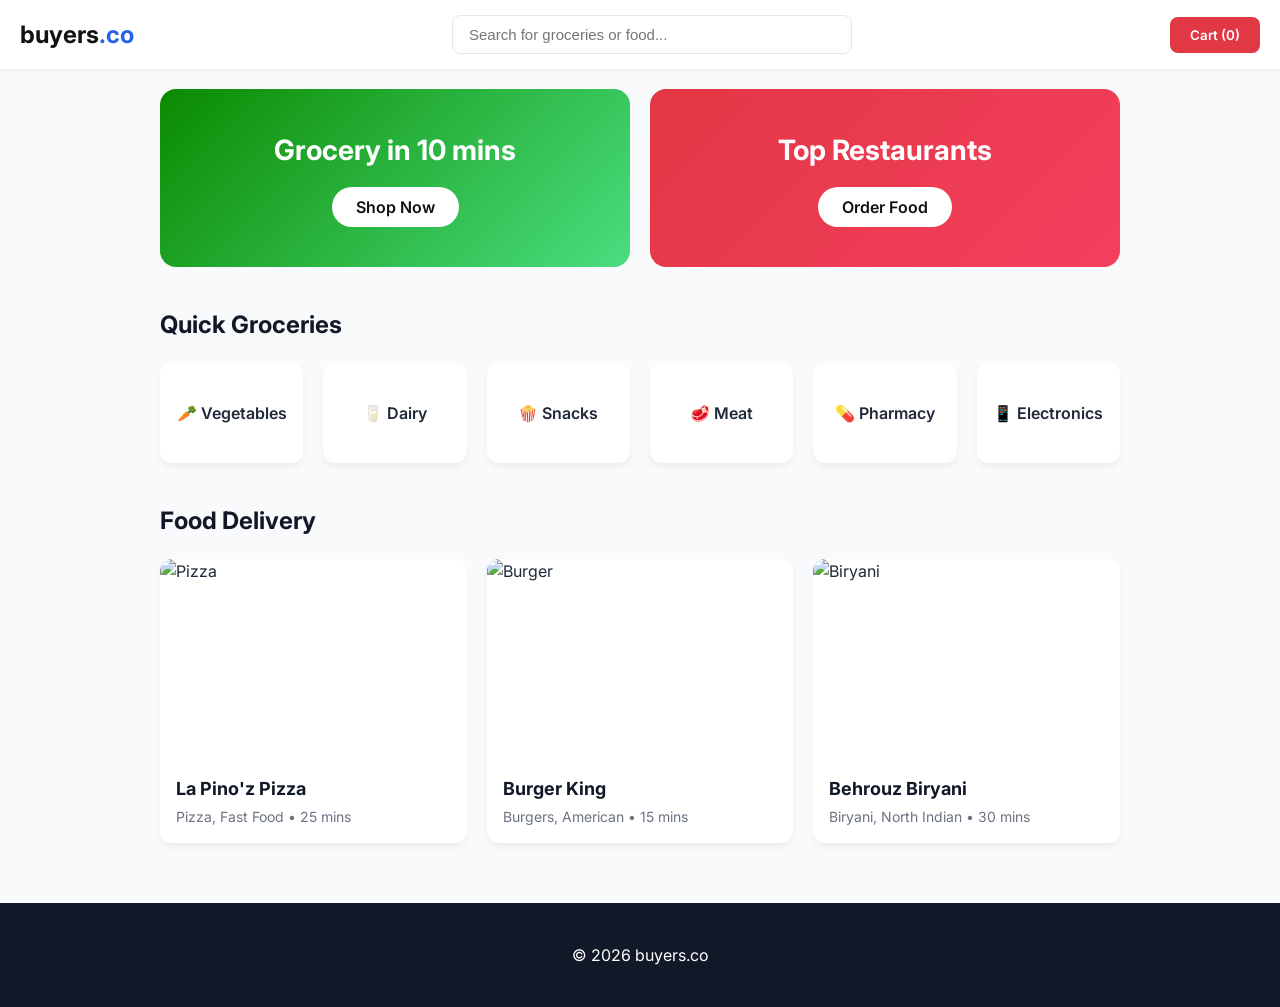
==== day3.css/.css/day3/PRACTICE/day 4/my project.html @ faaaf310 "first comment" ====
<!DOCTYPE html>
<html lang="en">
<head>
    <meta charset="UTF-8">
    <meta name="viewport" content="width=device-width, initial-scale=1.0">
    <title>buyers.co - Food & Grocery</title>
    <link rel="stylesheet" href="my project.css">
    <link href="https://fonts.googleapis.com/css2?family=Inter:wght@400;600;700&display=swap" rel="stylesheet">
</head>
<body>
    <nav class="navbar">
        <div class="logo">buyers<span>.co</span></div>
        <input type="text" class="search" placeholder="Search for groceries or food...">
        <button class="cart">Cart (0)</button>
    </nav>

    <main class="container">
        <!-- Hero Section -->
        <section class="modes">
            <div class="mode-card grocery">
                <h2>Grocery in 10 mins</h2>
                <button>Shop Now</button>
            </div>
            <div class="mode-card food">
                <h2>Top Restaurants</h2>
                <button>Order Food</button>
            </div>
        </section>

        <!-- Grocery Categories -->
        <section class="section">
            <h3 class="section-title">Quick Groceries</h3>
            <div class="grid categories-grid">
                <div class="card cat-card">🥕 Vegetables</div>
                <div class="card cat-card">🥛 Dairy</div>
                <div class="card cat-card">🍿 Snacks</div>
                <div class="card cat-card">🥩 Meat</div>
                <div class="card cat-card">💊 Pharmacy</div>
                <div class="card cat-card">📱 Electronics</div>
            </div>
        </section>

        <!-- Food Delivery -->
        <section class="section">
            <h3 class="section-title">Food Delivery</h3>
            <div class="grid restaurants-grid">
                <div class="card res-card">
                    <img src="https://images.unsplash.com/photo-1565299624946-b28f40a0ae38?w=400&h=250&fit=crop" alt="Pizza">
                    <div class="p-4">
                        <h4>La Pino'z Pizza</h4>
                        <p class="text-gray">Pizza, Fast Food • 25 mins</p>
                    </div>
                </div>
                <div class="card res-card">
                    <img src="https://images.unsplash.com/photo-1585032226651-759b368d7246?w=400&h=250&fit=crop" alt="Burger">
                    <div class="p-4">
                        <h4>Burger King</h4>
                        <p class="text-gray">Burgers, American • 15 mins</p>
                    </div>
                </div>
                <div class="card res-card">
                    <img src="https://images.unsplash.com/photo-1589302168068-964664d93cb0?w=400&h=250&fit=crop" alt="Biryani">
                    <div class="p-4">
                        <h4>Behrouz Biryani</h4>
                        <p class="text-gray">Biryani, North Indian • 30 mins</p>
                    </div>
                </div>
            </div>
        </section>
    </main>

    <footer>
        <p>&copy; 2026 buyers.co</p>
    </footer>
</body>
</html>
---- day3.css/.css/day3/PRACTICE/day 4/my project.css ----
/* Base */
* { box-sizing: border-box; margin: 0; padding: 0; }
body { font-family: 'Inter', sans-serif; background-color: #f9fafb; color: #1f2937; line-height: 1.5; }
img { max-width: 100%; display: block; }
button { cursor: pointer; border: none; font-family: inherit; }

/* Utilities */
.container { max-width: 1000px; margin: 0 auto; padding: 20px; }
.section { margin-top: 40px; }
.section-title { font-size: 24px; margin-bottom: 20px; font-weight: 700; color: #111827; }
.grid { display: grid; gap: 20px; }
.card { background: white; border-radius: 12px; box-shadow: 0 4px 6px rgba(0,0,0,0.05); overflow: hidden; transition: 0.3s; }
.card:hover { transform: translateY(-5px); box-shadow: 0 10px 15px rgba(0,0,0,0.1); }
.p-4 { padding: 16px; }
.text-gray { color: #6b7280; font-size: 14px; margin-top: 4px; }

/* Navbar */
.navbar { display: flex; align-items: center; justify-content: space-between; padding: 15px 20px; background: white; box-shadow: 0 2px 4px rgba(0,0,0,0.05); position: sticky; top: 0; z-index: 100; }
.logo { font-size: 24px; font-weight: 700; color: #121212; }
.logo span { color: #2563eb; }
.search { flex: 1; max-width: 400px; margin: 0 20px; padding: 10px 16px; border: 1px solid #e5e7eb; border-radius: 8px; font-size: 15px; outline: none; }
.search:focus { border-color: #2563eb; }
.cart { background: #E23744; color: white; padding: 10px 20px; border-radius: 8px; font-weight: 600; }

/* Hero Modes */
.modes { display: grid; grid-template-columns: 1fr 1fr; gap: 20px; }
.mode-card { padding: 40px 20px; border-radius: 16px; color: white; text-align: center; }
.mode-card h2 { font-size: 28px; margin-bottom: 16px; }
.mode-card button { background: white; color: #111; padding: 10px 24px; border-radius: 20px; font-weight: 600; font-size: 16px; }
.grocery { background: linear-gradient(135deg, #0b8a00, #4ade80); }
.food { background: linear-gradient(135deg, #E23744, #f43f5e); }

/* Categories Grid (Grocery) */
.categories-grid { grid-template-columns: repeat(auto-fill, minmax(140px, 1fr)); }
.cat-card { display: flex; align-items: center; justify-content: center; height: 100px; font-size: 16px; font-weight: 600; cursor: pointer; }

/* Restaurants Grid (Food) */
.restaurants-grid { grid-template-columns: repeat(auto-fill, minmax(300px, 1fr)); }
.res-card img { height: 200px; width: 100%; object-fit: cover; }
.res-card h4 { font-size: 18px; color: #111827; }

/* Footer */
footer { text-align: center; padding: 40px; margin-top: 40px; background: #111827; color: white; }

/* Responsive */
@media (max-width: 768px) {
    .modes { grid-template-columns: 1fr; }
    .search { display: none; }
}
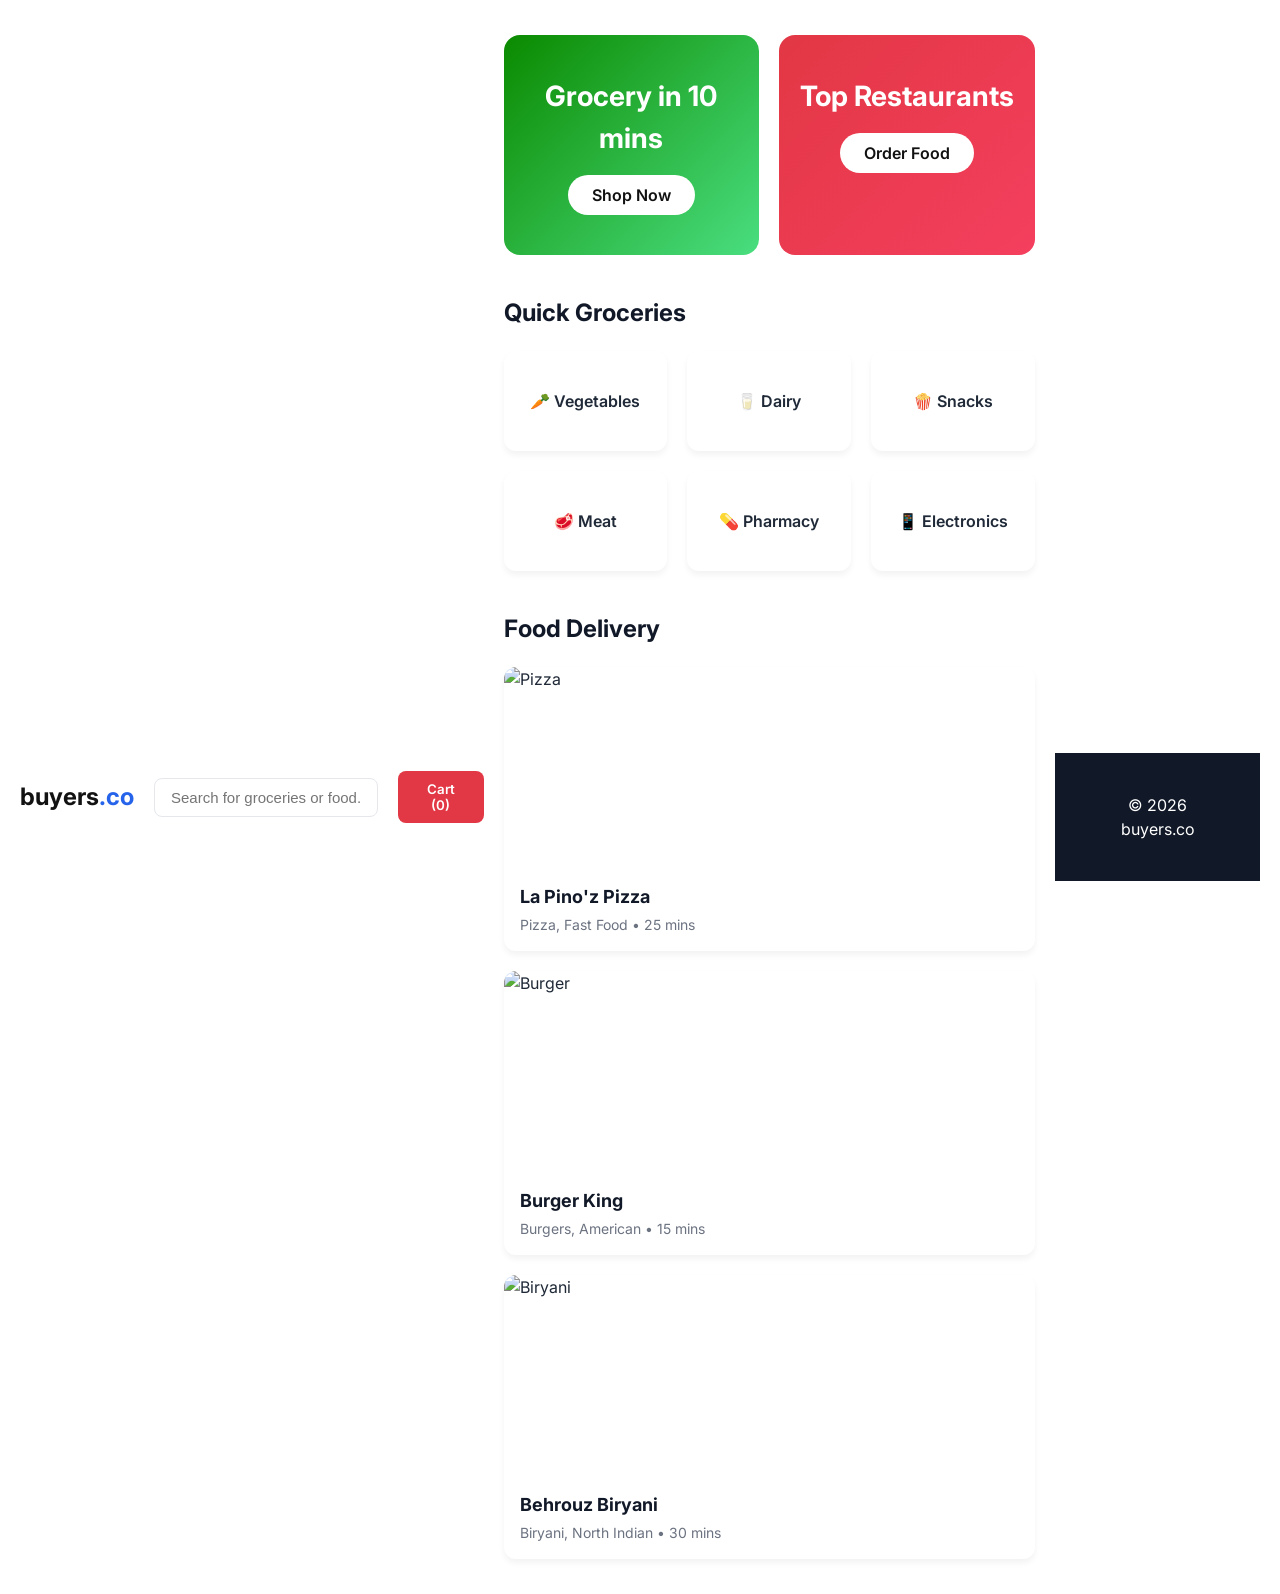
==== commit b65c1ee6: "first project" ====
--- a/day3.css/.css/day3/PRACTICE/day 4/my project.html
+++ b/day3.css/.css/day3/PRACTICE/day 4/my project.html
@@ -12,7 +12,7 @@
         <div class="logo">buyers<span>.co</span></div>
         <input type="text" class="search" placeholder="Search for groceries or food...">
         <button class="cart">Cart (0)</button>
-    </nav>
+    
 
     <main class="container">
         <!-- Hero Section -->
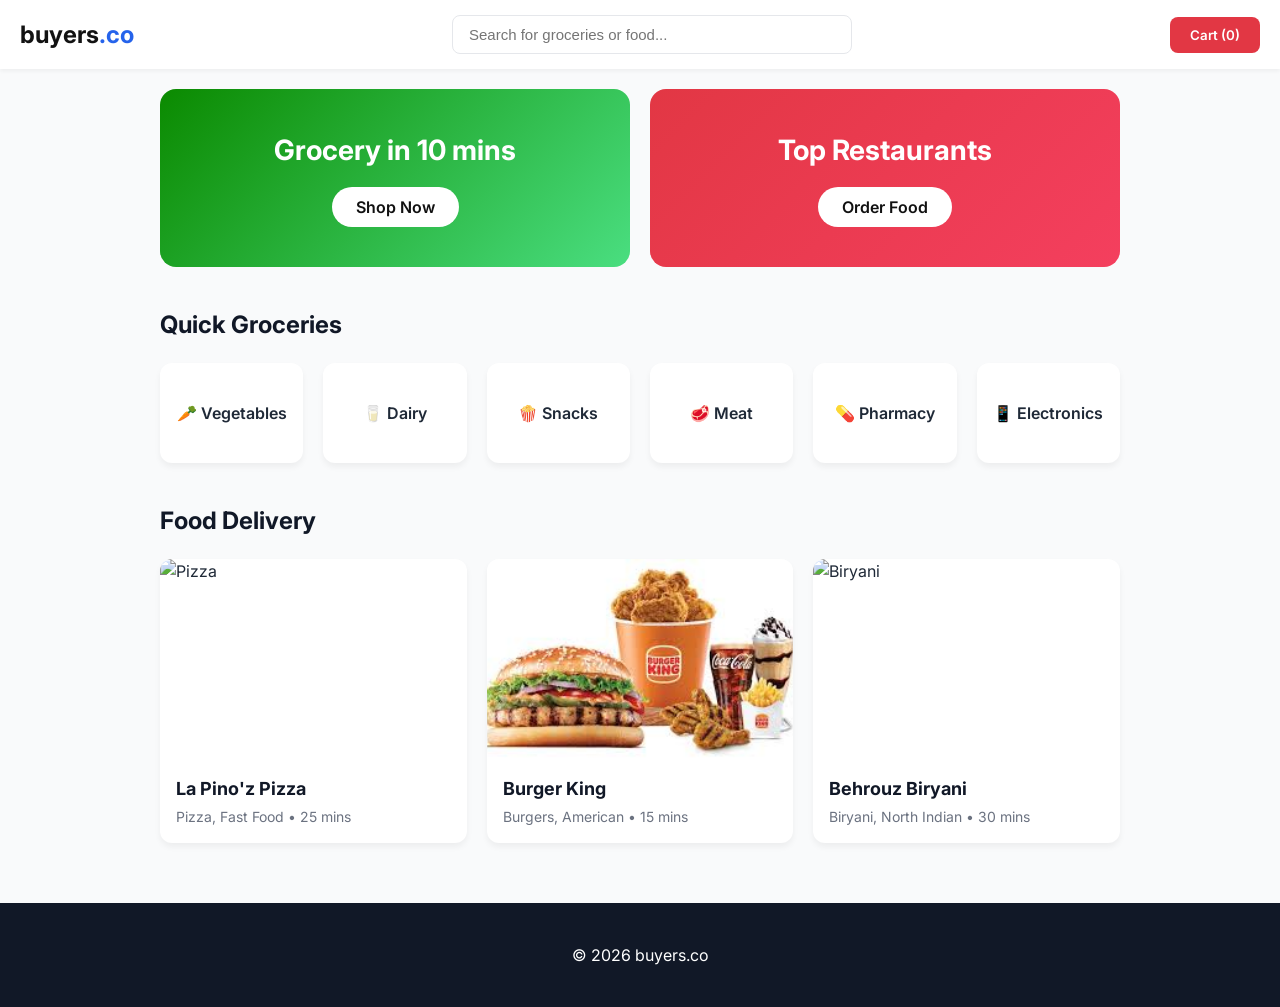
==== commit 44138227: "first commit" ====
--- a/day3.css/.css/day3/PRACTICE/day 4/my project.html
+++ b/day3.css/.css/day3/PRACTICE/day 4/my project.html
@@ -12,7 +12,7 @@
         <div class="logo">buyers<span>.co</span></div>
         <input type="text" class="search" placeholder="Search for groceries or food...">
         <button class="cart">Cart (0)</button>
-    
+    </nav>
 
     <main class="container">
         <!-- Hero Section -->
@@ -52,14 +52,14 @@
                     </div>
                 </div>
                 <div class="card res-card">
-                    <img src="https://images.unsplash.com/photo-1585032226651-759b368d7246?w=400&h=250&fit=crop" alt="Burger">
+                    <img src="[data-uri]" alt="Burger">
                     <div class="p-4">
                         <h4>Burger King</h4>
                         <p class="text-gray">Burgers, American • 15 mins</p>
                     </div>
                 </div>
                 <div class="card res-card">
-                    <img src="https://images.unsplash.com/photo-1589302168068-964664d93cb0?w=400&h=250&fit=crop" alt="Biryani">
+                    <img src="https://product-assets.faasos.io/eatsure_cms/production/b15f126a-2ce7-4368-bdbe-bed9886132c7.jpg" alt="Biryani">
                     <div class="p-4">
                         <h4>Behrouz Biryani</h4>
                         <p class="text-gray">Biryani, North Indian • 30 mins</p>
